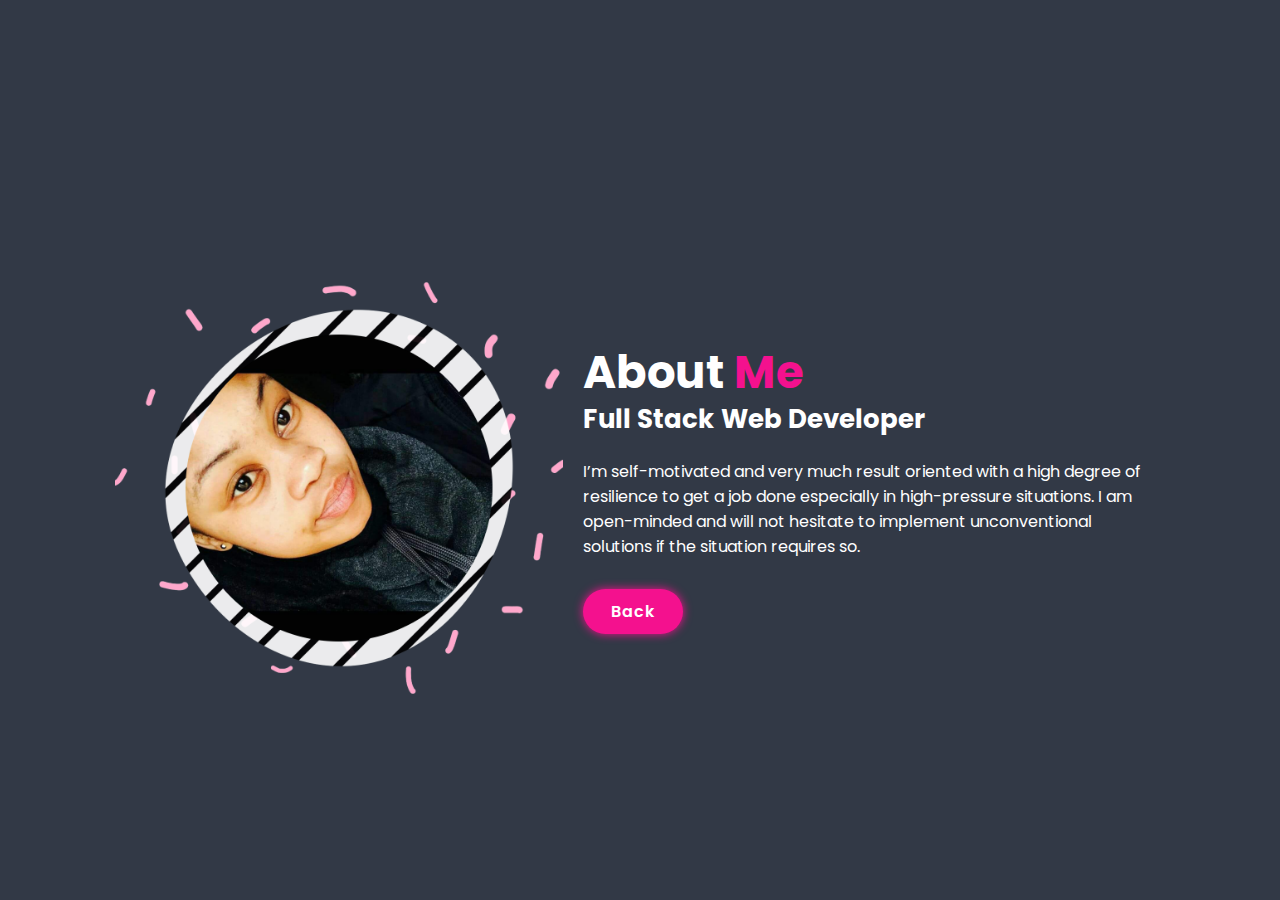
==== readmore.html @ 87514c4e "final changes" ====
<!DOCTYPE html>
<html lang="en">

<head>
    <meta charset="UTF-8">
    <meta name="viewport" content="width=device-width, initial-scale=1.0">
    <link rel="stylesheet" href="./assets/css/style.css">
    <title>Portfolio</title>
    <link href="https://unpkg.com/boxicons@2.1.4/css/boxicons.min.css" rel="stylesheet" />
</head>

<body>
    <section class="about" id="about">
        <div class="about-img">
            <img src="/assets/images/pink.skye.png" alt="">
        </div>
        <div class="about-content">
            <h2 class="heading">About <span>Me</span></h2>
            <h3>Full Stack Web Developer</h3>
            <p>I’m self-motivated and very much result oriented with a high degree of resilience to get a job done
                especially
                in high-pressure situations. I am open-minded and will not hesitate to implement unconventional
                solutions if
                the
                situation requires so.</p>
            <a href="/index.html" class="btn" target="_blank">Back</a>
        </div>
    </section>
</body>


</html>
---- assets/css/style.css ----
@import url('https://fonts.googleapis.com/css2?family=Poppins:wght@300;400;500;600;700;800;900&display=swap');
*{
    margin: 0;
    padding: 0;
    box-sizing: border-box;
    text-decoration: none;
    border: none;
    outline: none;
    scroll-behavior: smooth;
    font-family: 'Poppins', sans-serif;
}

:root {
    --bg-color: white;
    /* --second-bg-color: #f2f2f2;
    --text-color: black;
    --main-color: rgb(244, 17, 142); */
    --bg-color: #1f242d;
    --second-bg-color: #323946;
    --text-color: #fff;
    --main-color: rgb(244, 17, 142);
}

html {
    font-size: 62.5%;
    overflow-x: hidden;
}

body {
    background: var(--bg-color) ;
    color: var(--text-color);
}

section {
min-height: 100vh;
padding: 10rem 9% 2rem;
}

.header {
   position: fixed;
   top: 0;
   left: 0;
   width: 100%;
   padding: 2rem 9%;
   background: var(--bg-color);
   display: flex;
   justify-content:space-between;
   align-items: center;
   z-index: 100;
}

.logo {
    font-size: 2.5rem;
    color: var(--text-color);
    font-weight: 600;
    cursor:default
   
}

.navbar a {
    font-size: 1.7rem;
    color: var(--text-color);
    margin-left: 4rem;
    transition: 3s;
}

.navbar a:hover,
.navbar a.active {
   color: var(--main-color) 
}

#menu-icom {
   font-size: 3.6rem; 
   color: var(--text-color);
   display: none;
}

.home {
    display: flex;
    justify-content: center;
    align-items: center;
}

.home-img img {
    width: 35vw;
}

.home-content h3 {
    font-size: 3.2rem;
    font-weight: 700;
}

.home-content h3:nth-of-type(2){
    margin-bottom: 2rem;
}

span {
    color: var(--main-color);
}


.home-content h1 {
    font-size: 5.6rem;
    font-weight: 700;
    line-height: 1.3;
}

.home-content p {
    font-size: 1.6rem;
}

.social-media a {
    display: inline-flex;
    justify-content: center;
    align-items: center;
    width: 4rem;
    height: 4rem;
    background: transparent;
    border: .2rem solid var(--main-color);
    border-radius: 50%;
    font-size: 2rem;
    color: var(--main-color);
    margin: 3rem 1.5rem 3rem 0;
    transition: .5s ease;
}

.social-media a:hover {
background: var(--main-color);
color: var(--second-bg-color);
box-shadow: 0 0 1rem var(--main-color);

}

.btn {
  display: inline-block;  
  padding: 1rem 2.8rem;
 background: var(--main-color);
 border-radius: 4rem;
 box-shadow:0 0 1rem var(--main-color);
 font-size: 1.6rem;
 color: white;
 letter-spacing: .1rem;
 font-weight: 600;
 transition: .5s ease;
}

.btn:hover {
    box-shadow: none;
}

.about {
    display: flex;
    justify-content: center;
    align-items: center;
    gap: 2rem;
    background: var(--second-bg-color);
}

.about-img img {
    width: 35vw;
}

.heading {
    text-align: center;
    font-size: 4.5rem;
}

.about-content h2 {
    text-align: left;
    line-height: 1.2;
}

.about-content h3 {
    font-size: 2.6rem;
}

.about-content p {
    font-size: 1.6rem;
    margin: 2rem 0 3rem;
}

.services h2 {
    margin-bottom: 5rem;
}

.services-container {
    display: flex;
    justify-content: center;
    align-items: center;
    flex-wrap: wrap;
    gap: 2rem;
}

.services-container .services-box {
    flex: 1 1 30rem;
    background: var(--second-bg-color);
    padding: 3rem 2rem 4rem;
    border-radius: 2rem;
    text-align: center;
    border: .2rem solid var(--bg-color);
    transition: .5s ease;
}

.services-container .services-box:hover {
    border-color: var(--main-color);
    transform: scale(1.02);
}

.services-box i {
    font-size: 7rem;
    color: var(--main-color);
}

.services-box h3 {
    font-size: 2.6rem;
}

.services-box p {
    font-size: 1.6rem;
    margin: 1rem 0 3rem;
}

.portfolio {
    background: var(--second-bg-color) ;
}

.portfolio h2 {
    margin-bottom: 4rem;
}

.portfolio-container {
    display: grid;
    grid-template-columns: repeat(3, 1fr);
    align-items: center;
    gap: 2.5rem;
}

.portfolio-container .portfolio-box {
    position: relative;
    border-radius: 2rem;
    box-shadow: 0 0 1rem var(--bg-color);
    overflow: hidden;
    display: flex;
}

.portfolio-box img {
    width: 100%;
    transition: .5s ease;
}

.portfolio-box:hover img {
    transform: scale(1.1);
}


.portfolio-box .portfolio-layer {
 position: absolute;
 bottom: 0;
 left: 0;
 width: 100%;
 height: 100%;
 background: linear-gradient(rgba(0, 0, 0, .1), var(--main-color));
 display: flex;
 justify-content: center;
 align-items: center;
 flex-direction: column;
 text-align: center;
 padding: 0 4rem;
}

.portfolio-box:hover .portfolio-layer {
    transform: translateY(0); 
}

.portfolio-layer h4 {
    font-size: 3rem;
}

.portfolio-layer p {
    font-size: 1.6rem;
    margin: .3rem 0 1rem;
}

.portfolio-layer a {
    display: inline-flex;
    justify-content: center;
    align-items: center;
    width: 5rem;
    height: 5rem;
    background: var(--text-color);
    border-radius: 50%;
}

.portfolio-layer a i {
    font-size: 2rem;
    color: var(--second-bg-color);
}

.work {
    background: var(--second-bg-color) ;
    padding-left: 450px;
}

.work h2 {
    margin-bottom: 4rem;
}

.work-container {
    display: grid;
    grid-template-columns: repeat(3, 1fr);
    align-items: center;
    gap: 2.5rem;
    
}

.work-container .work-box {
    position: relative;
    border-radius: 2rem;
    box-shadow: 0 0 1rem var(--bg-color);
    overflow: hidden;
    display: flex;
    
}

.work-box .work-layer {
    position: absolute;
    bottom: 0;
    left: 0;
    width: 100%;
    height: 100%;
    background: linear-gradient(rgba(0, 0, 0, .1), var(--main-color));
    display: flex;
    justify-content: center;
    align-items: center;
    flex-direction: column;
    text-align: center;
    padding: 0 4rem;
   }
   
   .work-box:hover .work-layer {
       transform: translateY(0); 
   }
   
   .work-layer h4 {
       font-size: 3rem;
   }
   
   .work-layer p {
       font-size: 1.6rem;
       margin: .3rem 0 1rem;
   }
   
   .work-layer a {
       display: inline-flex;
       justify-content: center;
       align-items: center;
       width: 5rem;
       height: 5rem;
       background: var(--text-color);
       border-radius: 50%;
   }
   
   .work-layer a i {
       font-size: 2rem;
       color: var(--second-bg-color);
   }

   .work-box img {
    width: 100%;
    transition: .5s ease;
    }

   .work-box:hover img {
    transform: scale(1.1);
    }


   .table {
   float: left;
   padding: 40px;
   padding-left:70px;
   }

  .work-heading {
    padding-left: 3%;
     font-size: 4rem;
 }

 .contact h2 {
    margin-bottom: 3rem;
}

.contact form {
    max-width: 70rem;
    margin: 1rem auto;
    text-align: center;
    margin-bottom: 3rem;
}

.contact form .input-box {
    display: flex;
    justify-content: space-between;
    flex-wrap: wrap;
}

.contact form .input-box input,
.contact form textarea {
    width: 100%;
    padding: 1.5rem;
    font-size: 1.6rem;
    color: var(--text-color);
    background: var(--bg-color);
    border-radius: .8rem;
    margin: .7rem 0;
}

.contact form .input-box input {
    width: 49%;
}

.contact form textarea {
    resize: none;
}

.contact form .btn {
    margin-top: 2rem;
    cursor: pointer;
}

.testimonial {
    background: var(--second-bg-color) ;
}

.testimonial h2 {
    margin-bottom: 4rem;
}

.testimonial-container {
    display: grid;
    grid-template-columns: repeat(3, 1fr);
    align-items: center;
    gap: 2.5rem;
}

.testimonial-container .testimonial-box {
    position: relative;
    border-radius: 2rem;
    box-shadow: 0 0 1rem var(--bg-color);
    overflow: hidden;
    display: flex;
}

.testimonial-box img {
    width: 100%;
    transition: .5s ease;
}

.testimonial-box:hover img {
    transform: scale(1.1);
}


.testimonial-box .testimonial-layer {
 position: absolute;
 bottom: 0;
 left: 0;
 width: 100%;
 height: 100%;
 background: linear-gradient(rgba(0, 0, 0, .1), var(--main-color));
 display: flex;
 justify-content: center;
 align-items: center;
 flex-direction: column;
 text-align: center;
 padding: 0 4rem;
}

.testimonial-box:hover .testimonial-layer {
    transform: translateY(0); 
}

.testimonial-layer h4 {
    font-size: 3rem;
}

.testimonial-layer p {
    font-size: 1.6rem;
    margin: .3rem 0 1rem;
}

.testimonial-layer a {
    display: inline-flex;
    justify-content: center;
    align-items: center;
    width: 5rem;
    height: 5rem;
    background: var(--text-color);
    border-radius: 50%;
}

.testimonial-layer a i {
    font-size: 2rem;
    color: var(--second-bg-color);
}


.footer {
    display: flex;
    justify-content: space-between;
    align-items: center;
    flex-wrap: wrap;
    padding: 2rem 25%;
    background: var(--second-bg-color);
}

.footer-text {
    font-size: 1.6rem;
}

.footer-iconTop a {
    display: inline-flex;
    justify-content: center;
    align-items: center;
    padding: .8rem;
    background: var(--main-color);
    border-radius: .8rem;
    transition: .5s ease;
}

.footer-iconTop a:hover {
    box-shadow: 0 0 1rem var(--main-color);
}


.footer-iconTop a i {
    font-size: 2.4rem;
    color: var(--second-bg-color)
}
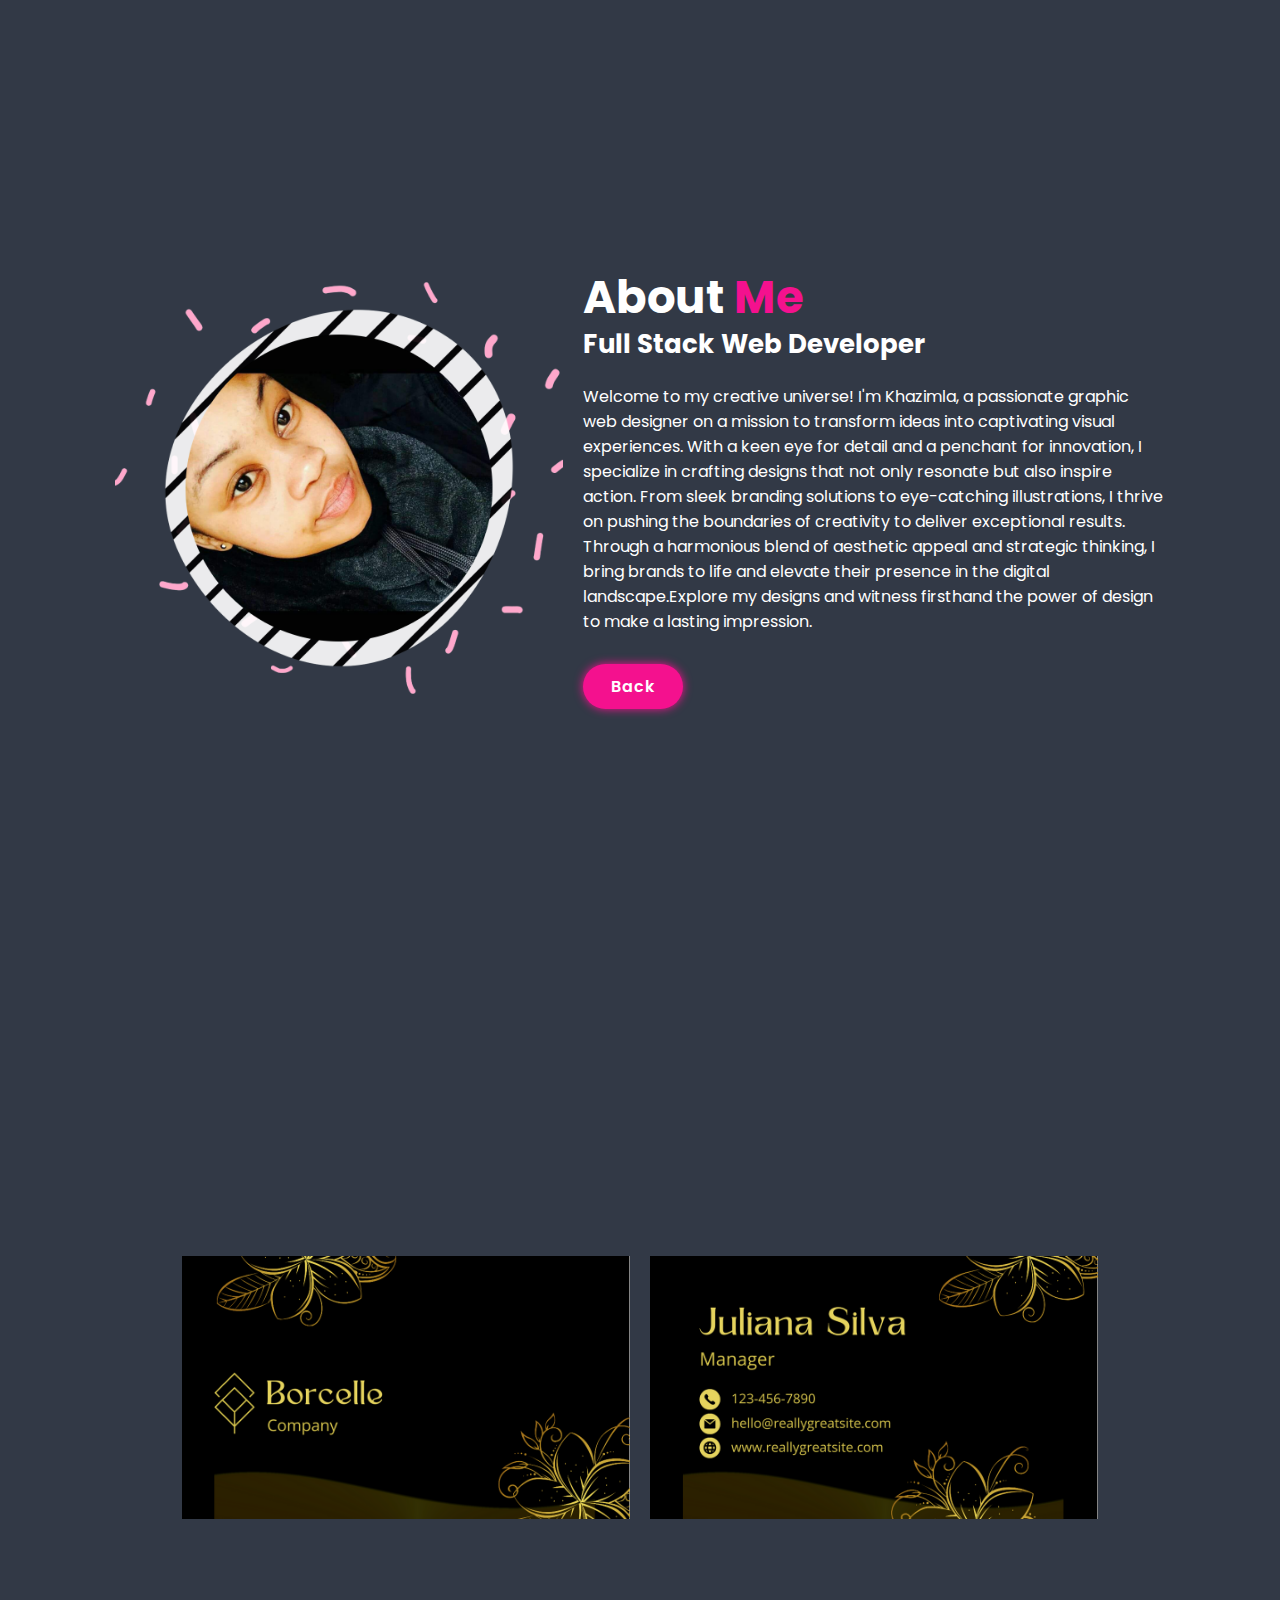
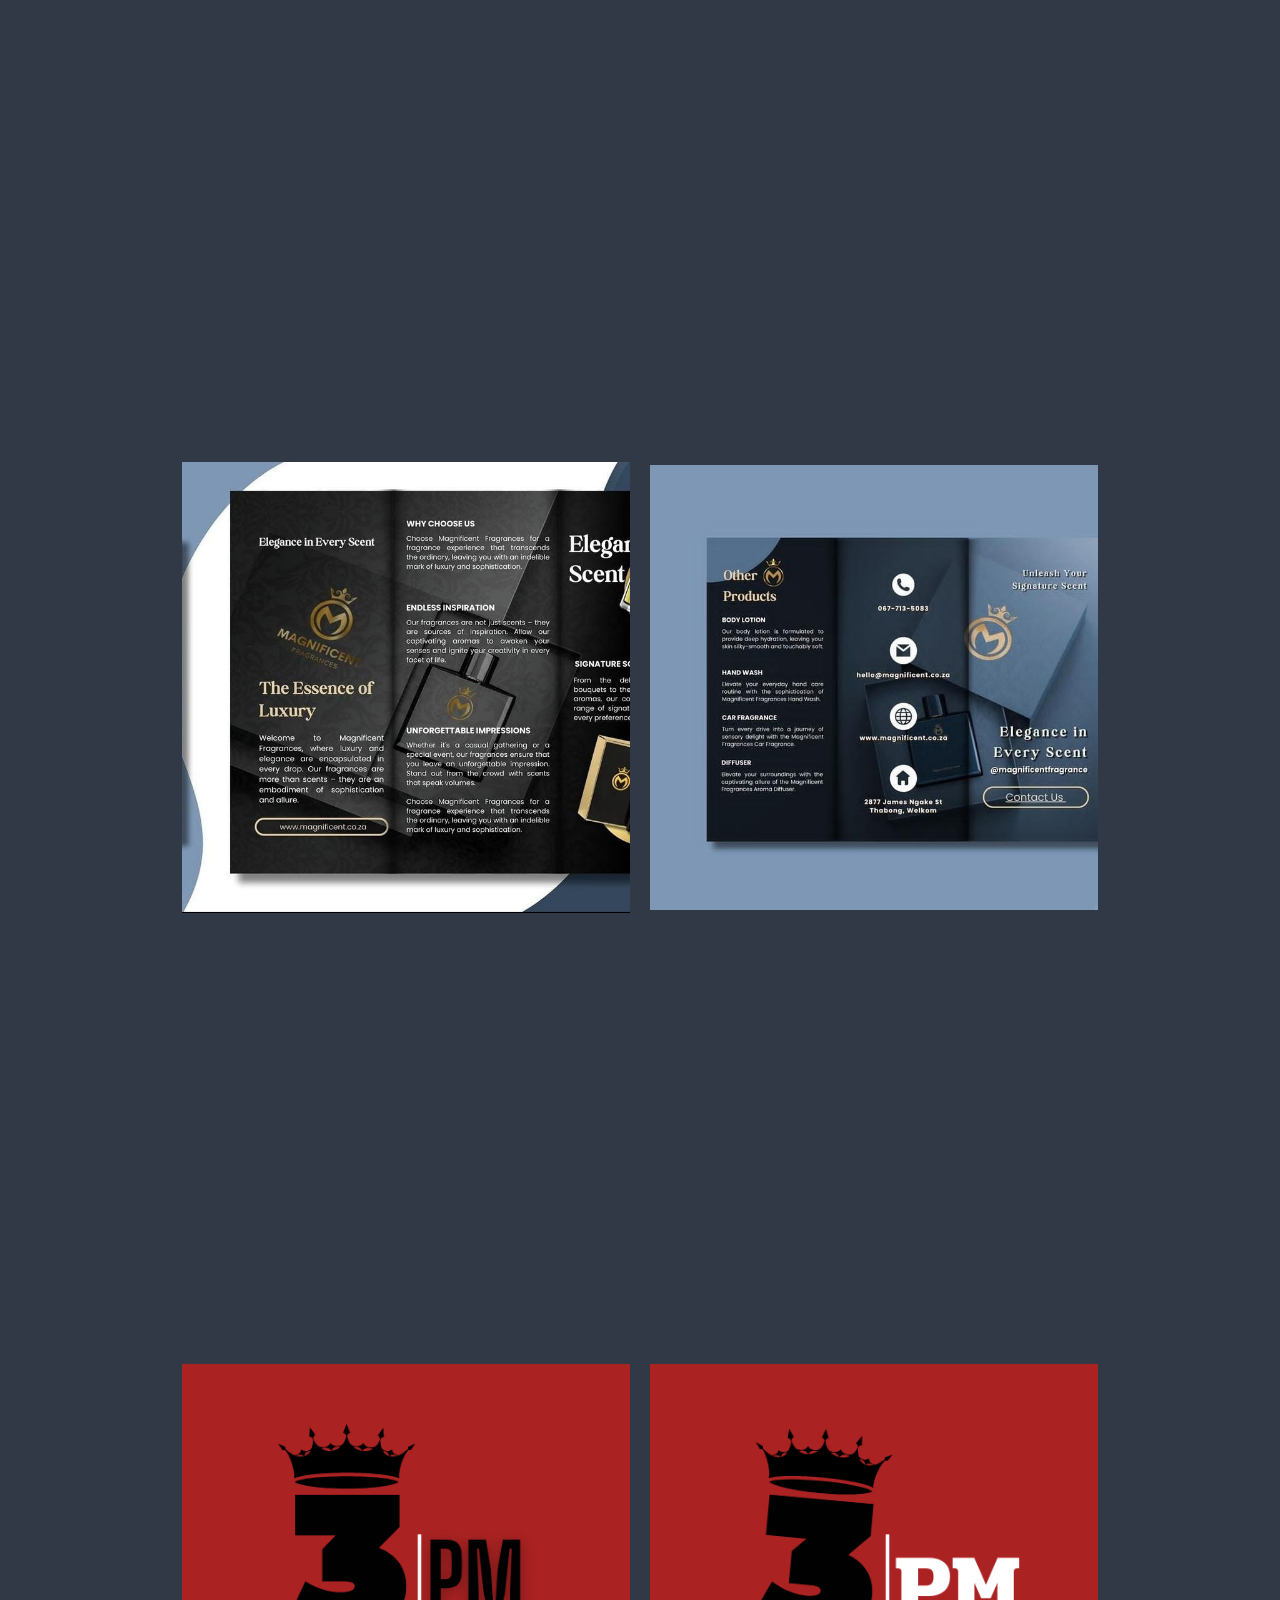
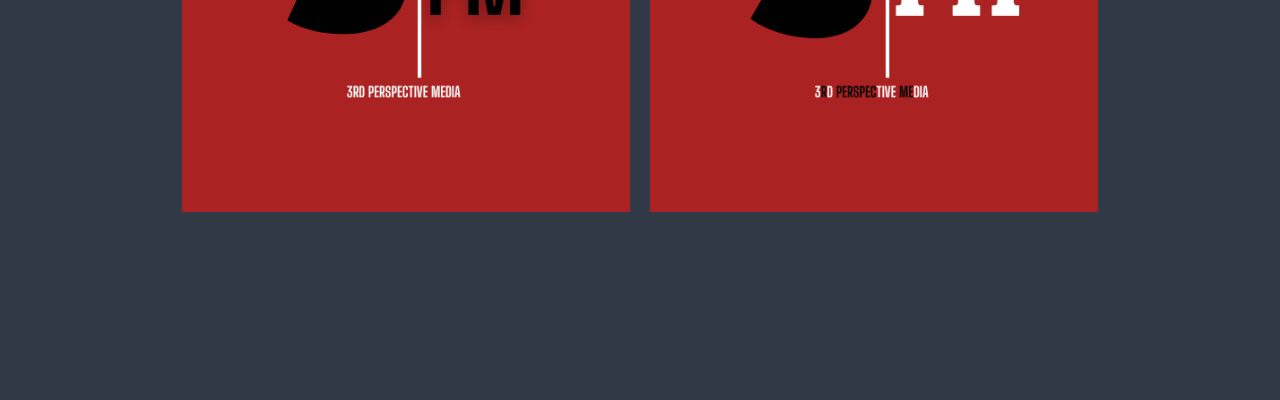
==== commit b8d1c8eb: "logo final changes" ====
--- a/readmore.html
+++ b/readmore.html
@@ -17,14 +17,47 @@
         <div class="about-content">
             <h2 class="heading">About <span>Me</span></h2>
             <h3>Full Stack Web Developer</h3>
-            <p>I’m self-motivated and very much result oriented with a high degree of resilience to get a job done
-                especially
-                in high-pressure situations. I am open-minded and will not hesitate to implement unconventional
-                solutions if
-                the
-                situation requires so.</p>
+            <p>Welcome to my creative universe! I'm Khazimla, a passionate graphic web designer on a mission to
+                transform
+                ideas into captivating visual experiences. With a keen eye for detail and a penchant for innovation, I
+                specialize in crafting designs that not only resonate but also inspire action. From sleek branding
+                solutions to eye-catching illustrations, I thrive on pushing the boundaries of creativity to deliver
+                exceptional results. Through a harmonious blend of aesthetic appeal and strategic thinking, I bring
+                brands to life and elevate their presence in the digital landscape.Explore my designs and
+                witness firsthand the power of design to make a lasting impression.</p>
+
+
             <a href="/index.html" class="btn" target="_blank">Back</a>
         </div>
+    </section>
+    <section class="about" id="about">
+        <div class="about-img">
+            <img src="/assets/images/1. Business Card.png" alt="">
+        </div>
+        <div class="about-img">
+            <img src="/assets/images/2. Business Card.png" alt="">
+        </div>
+    </section>
+
+    <section class="about" id="about">
+        <div class="about-img">
+            <img src="/assets/images/PHOTO-2024-04-09-19-51-38.jpg" alt="">
+        </div>
+        <div class="about-img">
+            <img src="/assets/images/PHOTO-2024-04-09-19-51-39.jpg" alt="">
+        </div>
+
+    </section>
+
+
+    <section class="about" id="about">
+        <div class="about-img">
+            <img src="/assets/images/1. PM.png" alt="">
+        </div>
+        <div class="about-img">
+            <img src="/assets/images/2. PM.png" alt="">
+        </div>
+
     </section>
 </body>
 
